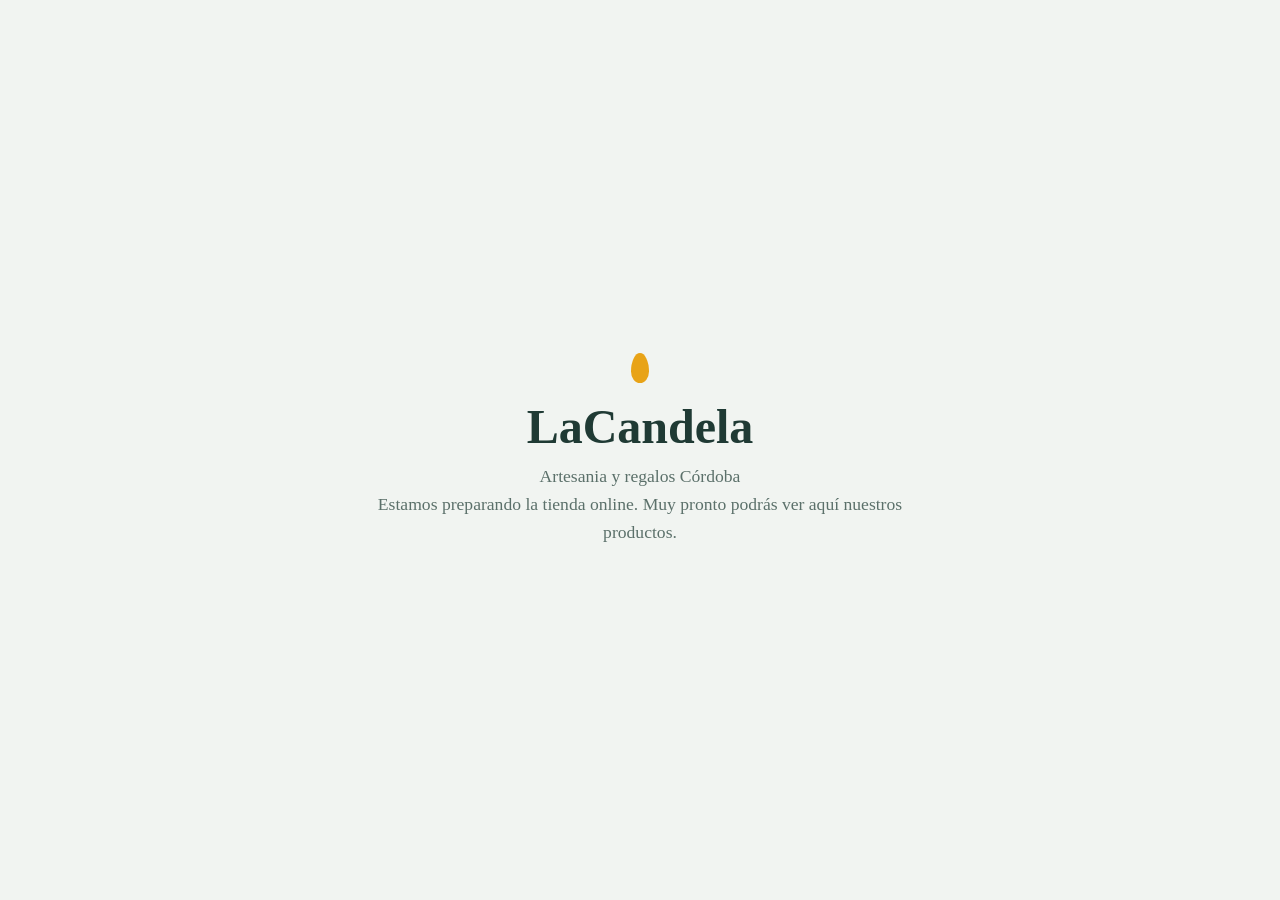
==== index.html @ 4a830c06 "Add files via upload" ====
<!DOCTYPE html>
<html lang="es">
<head>
  <meta charset="UTF-8">
  <meta name="viewport" content="width=device-width, initial-scale=1">
  <title>LaCandela - Artesania y regalos Córdoba</title>
  <style>
    :root {
      --fondo: #f1f4f1;
      --texto: #1f3a34;
      --suave: #5b706a;
      --llama: #e8a317;
    }
    @media (prefers-color-scheme: dark) {
      :root {
        --fondo: #14231f;
        --texto: #eef2ee;
        --suave: #a9bab4;
      }
    }
    * { box-sizing: border-box; }
    html, body { height: 100%; margin: 0; }
    body {
      display: flex;
      align-items: center;
      justify-content: center;
      padding: 24px;
      background: var(--fondo);
      color: var(--texto);
      font-family: Georgia, "Times New Roman", serif;
      text-align: center;
    }
    main { max-width: 34rem; }
    .llama {
      width: 18px;
      height: 30px;
      margin: 0 auto 18px;
      background: var(--llama);
      border-radius: 50% 50% 50% 50% / 62% 62% 38% 38%;
      animation: parpadeo 2.4s ease-in-out infinite;
    }
    h1 { margin: 0 0 8px; font-size: clamp(2rem, 6vw, 3rem); line-height: 1.1; }
    p { margin: 0; font-size: 1.1rem; line-height: 1.6; color: var(--suave); }
    @keyframes parpadeo {
      0%, 100% { transform: scale(1); opacity: 1; }
      50% { transform: scale(0.92, 1.06); opacity: 0.85; }
    }
    @media (prefers-reduced-motion: reduce) {
      .llama { animation: none; }
    }
  </style>
</head>
<body>
  <main>
    <div class="llama" aria-hidden="true"></div>
    <h1>LaCandela</h1>
    <p>Artesania y regalos Córdoba</p>
    <p>Estamos preparando la tienda online. Muy pronto podrás ver aquí nuestros productos.</p>
  </main>
</body>
</html>
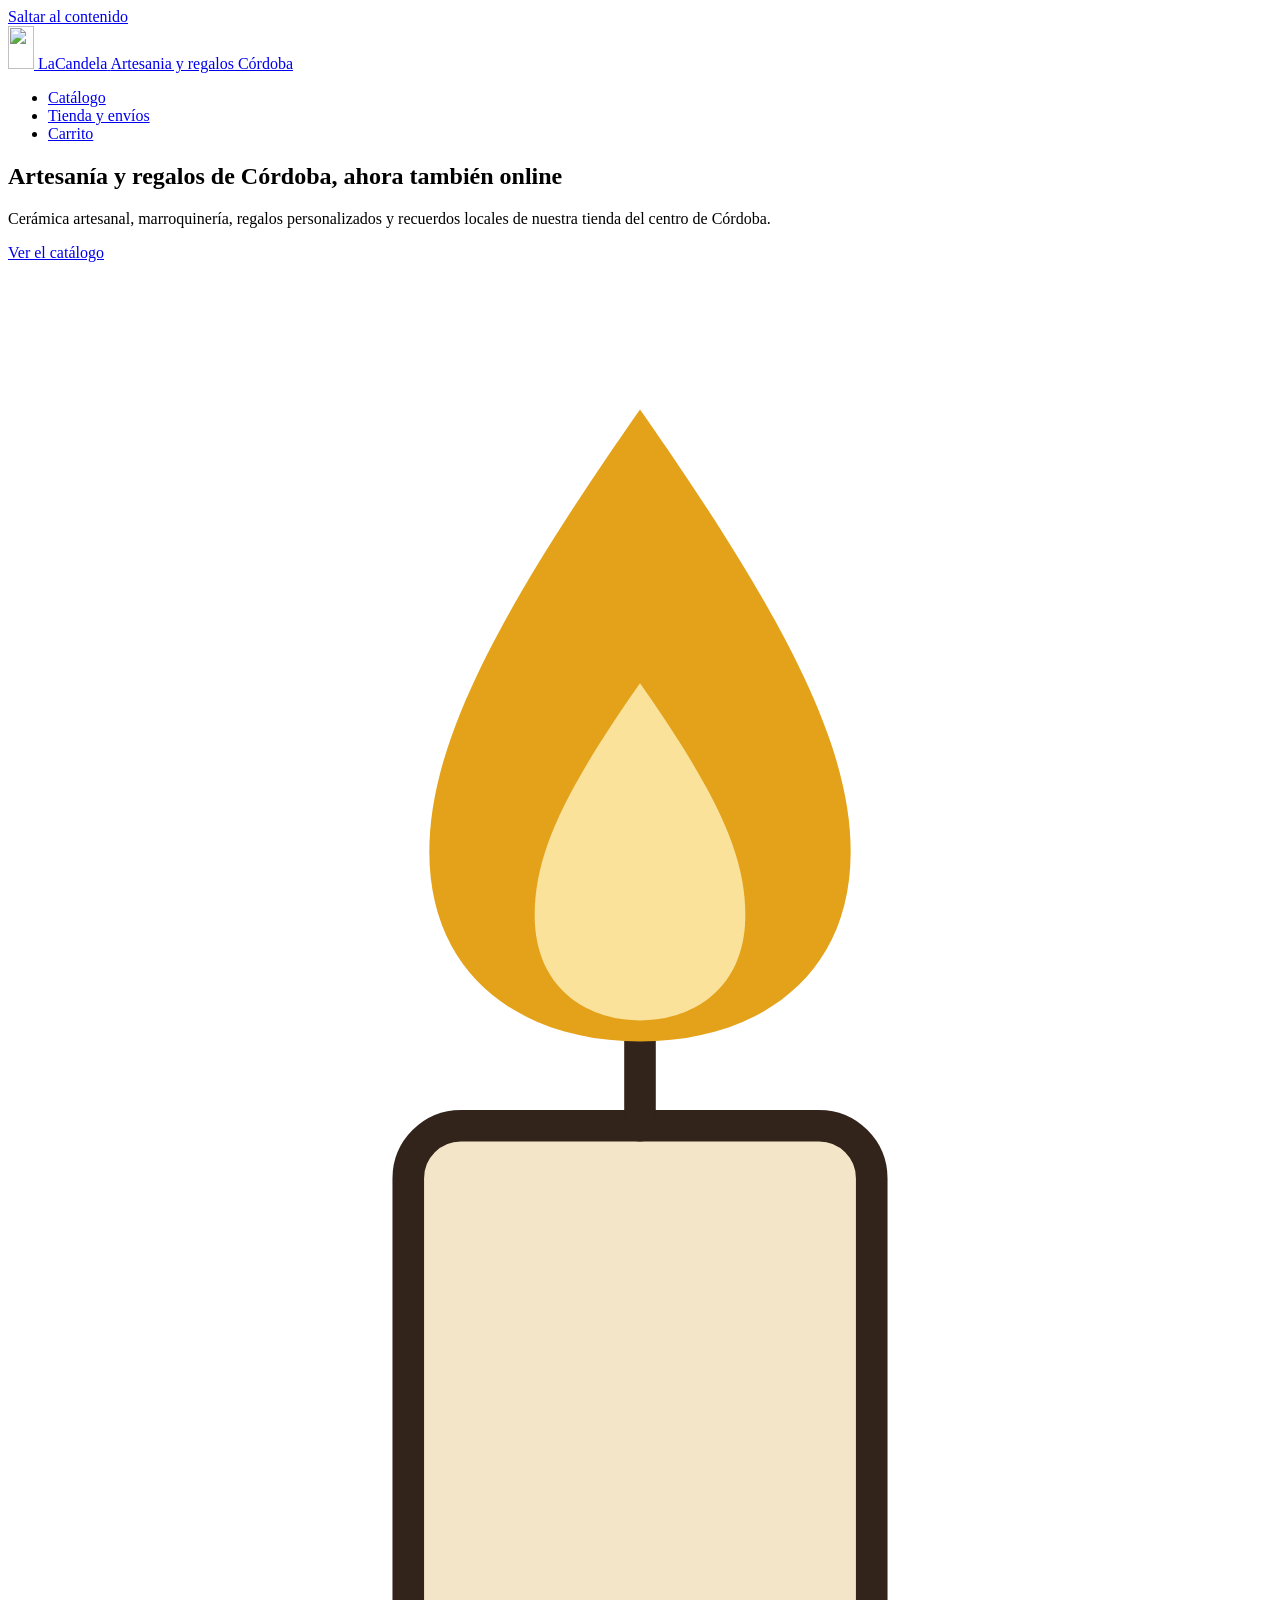
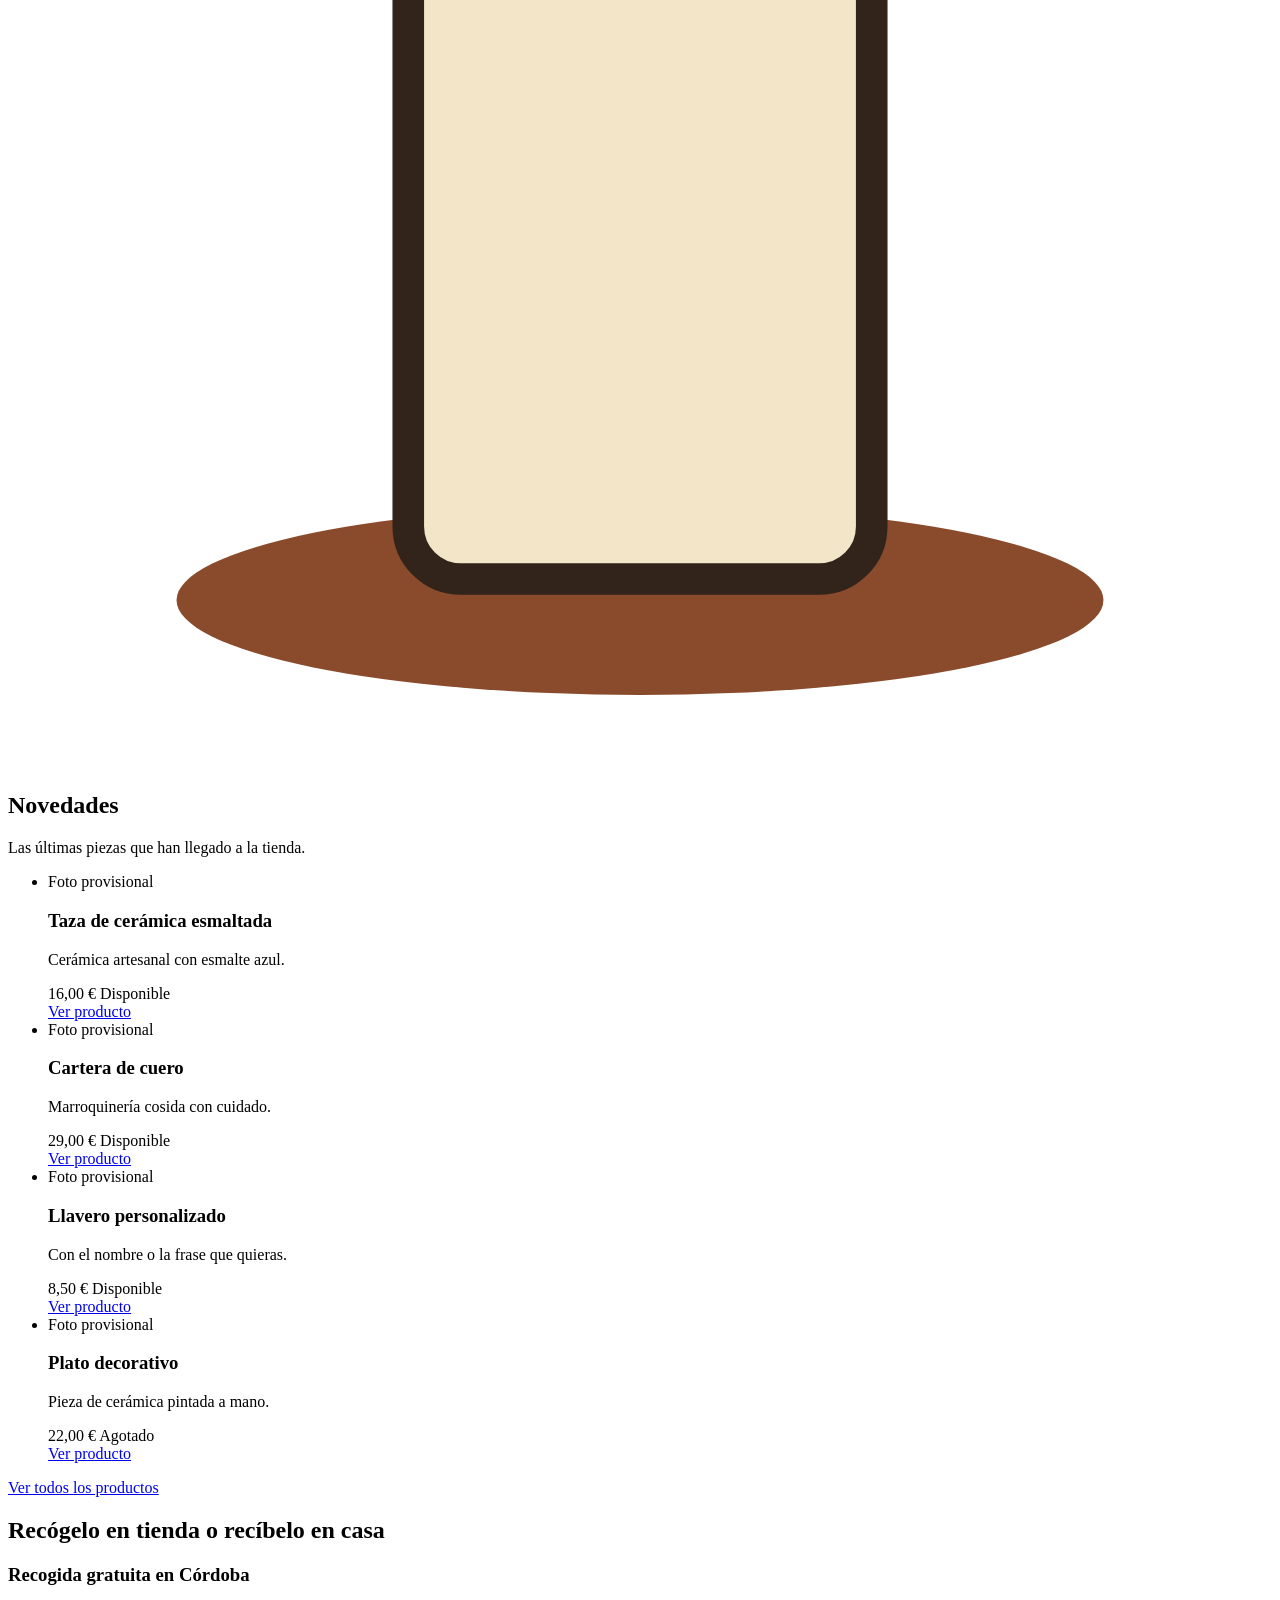
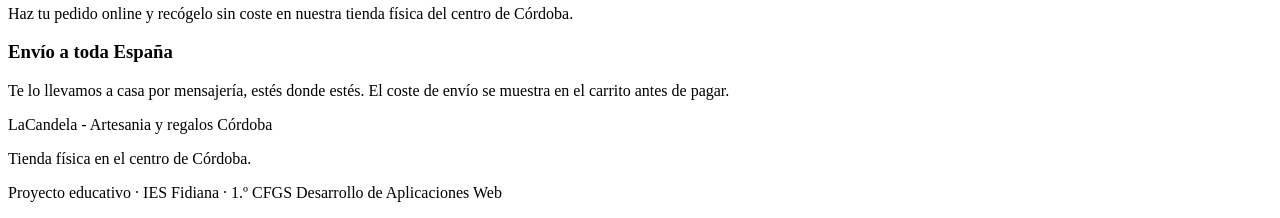
==== commit b8c0f295: "Add files via upload" ====
--- a/index.html
+++ b/index.html
@@ -4,58 +4,149 @@
   <meta charset="UTF-8">
   <meta name="viewport" content="width=device-width, initial-scale=1">
   <title>LaCandela - Artesania y regalos Córdoba</title>
-  <style>
-    :root {
-      --fondo: #f1f4f1;
-      --texto: #1f3a34;
-      --suave: #5b706a;
-      --llama: #e8a317;
-    }
-    @media (prefers-color-scheme: dark) {
-      :root {
-        --fondo: #14231f;
-        --texto: #eef2ee;
-        --suave: #a9bab4;
-      }
-    }
-    * { box-sizing: border-box; }
-    html, body { height: 100%; margin: 0; }
-    body {
-      display: flex;
-      align-items: center;
-      justify-content: center;
-      padding: 24px;
-      background: var(--fondo);
-      color: var(--texto);
-      font-family: Georgia, "Times New Roman", serif;
-      text-align: center;
-    }
-    main { max-width: 34rem; }
-    .llama {
-      width: 18px;
-      height: 30px;
-      margin: 0 auto 18px;
-      background: var(--llama);
-      border-radius: 50% 50% 50% 50% / 62% 62% 38% 38%;
-      animation: parpadeo 2.4s ease-in-out infinite;
-    }
-    h1 { margin: 0 0 8px; font-size: clamp(2rem, 6vw, 3rem); line-height: 1.1; }
-    p { margin: 0; font-size: 1.1rem; line-height: 1.6; color: var(--suave); }
-    @keyframes parpadeo {
-      0%, 100% { transform: scale(1); opacity: 1; }
-      50% { transform: scale(0.92, 1.06); opacity: 0.85; }
-    }
-    @media (prefers-reduced-motion: reduce) {
-      .llama { animation: none; }
-    }
-  </style>
+  <meta name="description" content="Cerámica artesanal, marroquinería, regalos personalizados y recuerdos locales de una tienda del centro de Córdoba, ahora también online.">
+  <link rel="icon" type="image/svg+xml" href="img/icono.svg">
+
+  <link rel="preconnect" href="https://fonts.googleapis.com">
+  <link rel="preconnect" href="https://fonts.gstatic.com" crossorigin>
+  <link href="https://fonts.googleapis.com/css2?family=Fraunces:opsz,wght@9..144,400;9..144,500;9..144,600&display=swap" rel="stylesheet">
+  <link rel="stylesheet" href="css/estilos.css">
 </head>
 <body>
-  <main>
-    <div class="llama" aria-hidden="true"></div>
-    <h1>LaCandela</h1>
-    <p>Artesania y regalos Córdoba</p>
-    <p>Estamos preparando la tienda online. Muy pronto podrás ver aquí nuestros productos.</p>
+  <a class="salto" href="#contenido">Saltar al contenido</a>
+
+  <!-- Cabecera -->
+  <header class="cabecera">
+    <div class="contenedor cabecera-interior">
+      <a class="marca" href="index.html" aria-label="LaCandela, ir al inicio">
+        <img src="img/icono.svg" alt="" width="26" height="43">
+        <span class="marca-nombre">LaCandela</span>
+        <span class="marca-lema">Artesania y regalos Córdoba</span>
+      </a>
+      <nav aria-label="Principal">
+        <ul class="menu">
+          <li><a href="catalogo.html">Catálogo</a></li>
+          <li><a href="#tienda">Tienda y envíos</a></li>
+          <li><a href="carrito.html">Carrito</a></li>
+        </ul>
+      </nav>
+    </div>
+  </header>
+
+  <main id="contenido">
+
+    <!-- Banner principal -->
+    <section class="contenedor hero" aria-labelledby="titulo-principal">
+      <div>
+        <h1 id="titulo-principal">Artesanía y regalos de Córdoba, ahora también online</h1>
+        <p>Cerámica artesanal, marroquinería, regalos personalizados y recuerdos locales de nuestra tienda del centro de Córdoba.</p>
+        <a class="boton" href="catalogo.html">Ver el catálogo</a>
+      </div>
+
+      <div class="hero-vela" aria-hidden="true">
+        <svg viewBox="0 0 120 200" xmlns="http://www.w3.org/2000/svg" focusable="false">
+          <ellipse cx="60" cy="184" rx="44" ry="9" fill="#8A4B2C"/>
+          <rect x="38" y="82" width="44" height="100" rx="5" fill="#F3E6C8" stroke="#33241B" stroke-width="3"/>
+          <line x1="60" y1="82" x2="60" y2="68" stroke="#33241B" stroke-width="3" stroke-linecap="round"/>
+          <g class="llama">
+            <path d="M60 14C74 34 80 46 80 56C80 68 71 74 60 74C49 74 40 68 40 56C40 46 46 34 60 14Z" fill="#E3A21A"/>
+            <path d="M60 40C67 50 70 56 70 62C70 69 65 72 60 72C55 72 50 69 50 62C50 56 53 50 60 40Z" fill="#FBE29A"/>
+          </g>
+        </svg>
+      </div>
+    </section>
+
+    <!-- Novedades -->
+    <section class="contenedor seccion" aria-labelledby="titulo-novedades">
+      <h2 id="titulo-novedades">Novedades</h2>
+      <p class="seccion-intro">Las últimas piezas que han llegado a la tienda.</p>
+
+      <!--
+        PRODUCTOS DE EJEMPLO.
+        En el Sprint 1 se sustituirán por los productos reales del archivo de datos (data/productos.json)
+        y los recuadros provisionales por las fotos de cada producto.
+      -->
+      <ul class="productos">
+        <li class="producto">
+          <div class="foto-provisional" role="img" aria-label="Foto del producto pendiente">Foto provisional</div>
+          <div class="producto-cuerpo">
+            <h3>Taza de cerámica esmaltada</h3>
+            <p class="producto-desc">Cerámica artesanal con esmalte azul.</p>
+            <div class="producto-datos">
+              <span class="precio">16,00 €</span>
+              <span class="estado">Disponible</span>
+            </div>
+            <a class="producto-enlace" href="producto.html?id=1">Ver producto</a>
+          </div>
+        </li>
+
+        <li class="producto">
+          <div class="foto-provisional" role="img" aria-label="Foto del producto pendiente">Foto provisional</div>
+          <div class="producto-cuerpo">
+            <h3>Cartera de cuero</h3>
+            <p class="producto-desc">Marroquinería cosida con cuidado.</p>
+            <div class="producto-datos">
+              <span class="precio">29,00 €</span>
+              <span class="estado">Disponible</span>
+            </div>
+            <a class="producto-enlace" href="producto.html?id=2">Ver producto</a>
+          </div>
+        </li>
+
+        <li class="producto">
+          <div class="foto-provisional" role="img" aria-label="Foto del producto pendiente">Foto provisional</div>
+          <div class="producto-cuerpo">
+            <h3>Llavero personalizado</h3>
+            <p class="producto-desc">Con el nombre o la frase que quieras.</p>
+            <div class="producto-datos">
+              <span class="precio">8,50 €</span>
+              <span class="estado">Disponible</span>
+            </div>
+            <a class="producto-enlace" href="producto.html?id=3">Ver producto</a>
+          </div>
+        </li>
+
+        <li class="producto">
+          <div class="foto-provisional" role="img" aria-label="Foto del producto pendiente">Foto provisional</div>
+          <div class="producto-cuerpo">
+            <h3>Plato decorativo</h3>
+            <p class="producto-desc">Pieza de cerámica pintada a mano.</p>
+            <div class="producto-datos">
+              <span class="precio">22,00 €</span>
+              <span class="estado estado-agotado">Agotado</span>
+            </div>
+            <a class="producto-enlace" href="producto.html?id=4">Ver producto</a>
+          </div>
+        </li>
+      </ul>
+
+      <p class="ver-todo"><a href="catalogo.html">Ver todos los productos</a></p>
+    </section>
+
+    <!-- Información de la tienda -->
+    <section class="informacion" id="tienda" aria-labelledby="titulo-tienda">
+      <div class="contenedor seccion">
+        <h2 id="titulo-tienda">Recógelo en tienda o recíbelo en casa</h2>
+        <div class="informacion-lista">
+          <div>
+            <h3>Recogida gratuita en Córdoba</h3>
+            <p>Haz tu pedido online y recógelo sin coste en nuestra tienda física del centro de Córdoba.</p>
+          </div>
+          <div>
+            <h3>Envío a toda España</h3>
+            <p>Te lo llevamos a casa por mensajería, estés donde estés. El coste de envío se muestra en el carrito antes de pagar.</p>
+          </div>
+        </div>
+      </div>
+    </section>
+
   </main>
+
+  <!-- Pie de página -->
+  <footer class="contenedor pie">
+    <p class="pie-nombre">LaCandela - Artesania y regalos Córdoba</p>
+    <p>Tienda física en el centro de Córdoba.</p>
+    <p>Proyecto educativo · IES Fidiana · 1.º CFGS Desarrollo de Aplicaciones Web</p>
+  </footer>
 </body>
 </html>
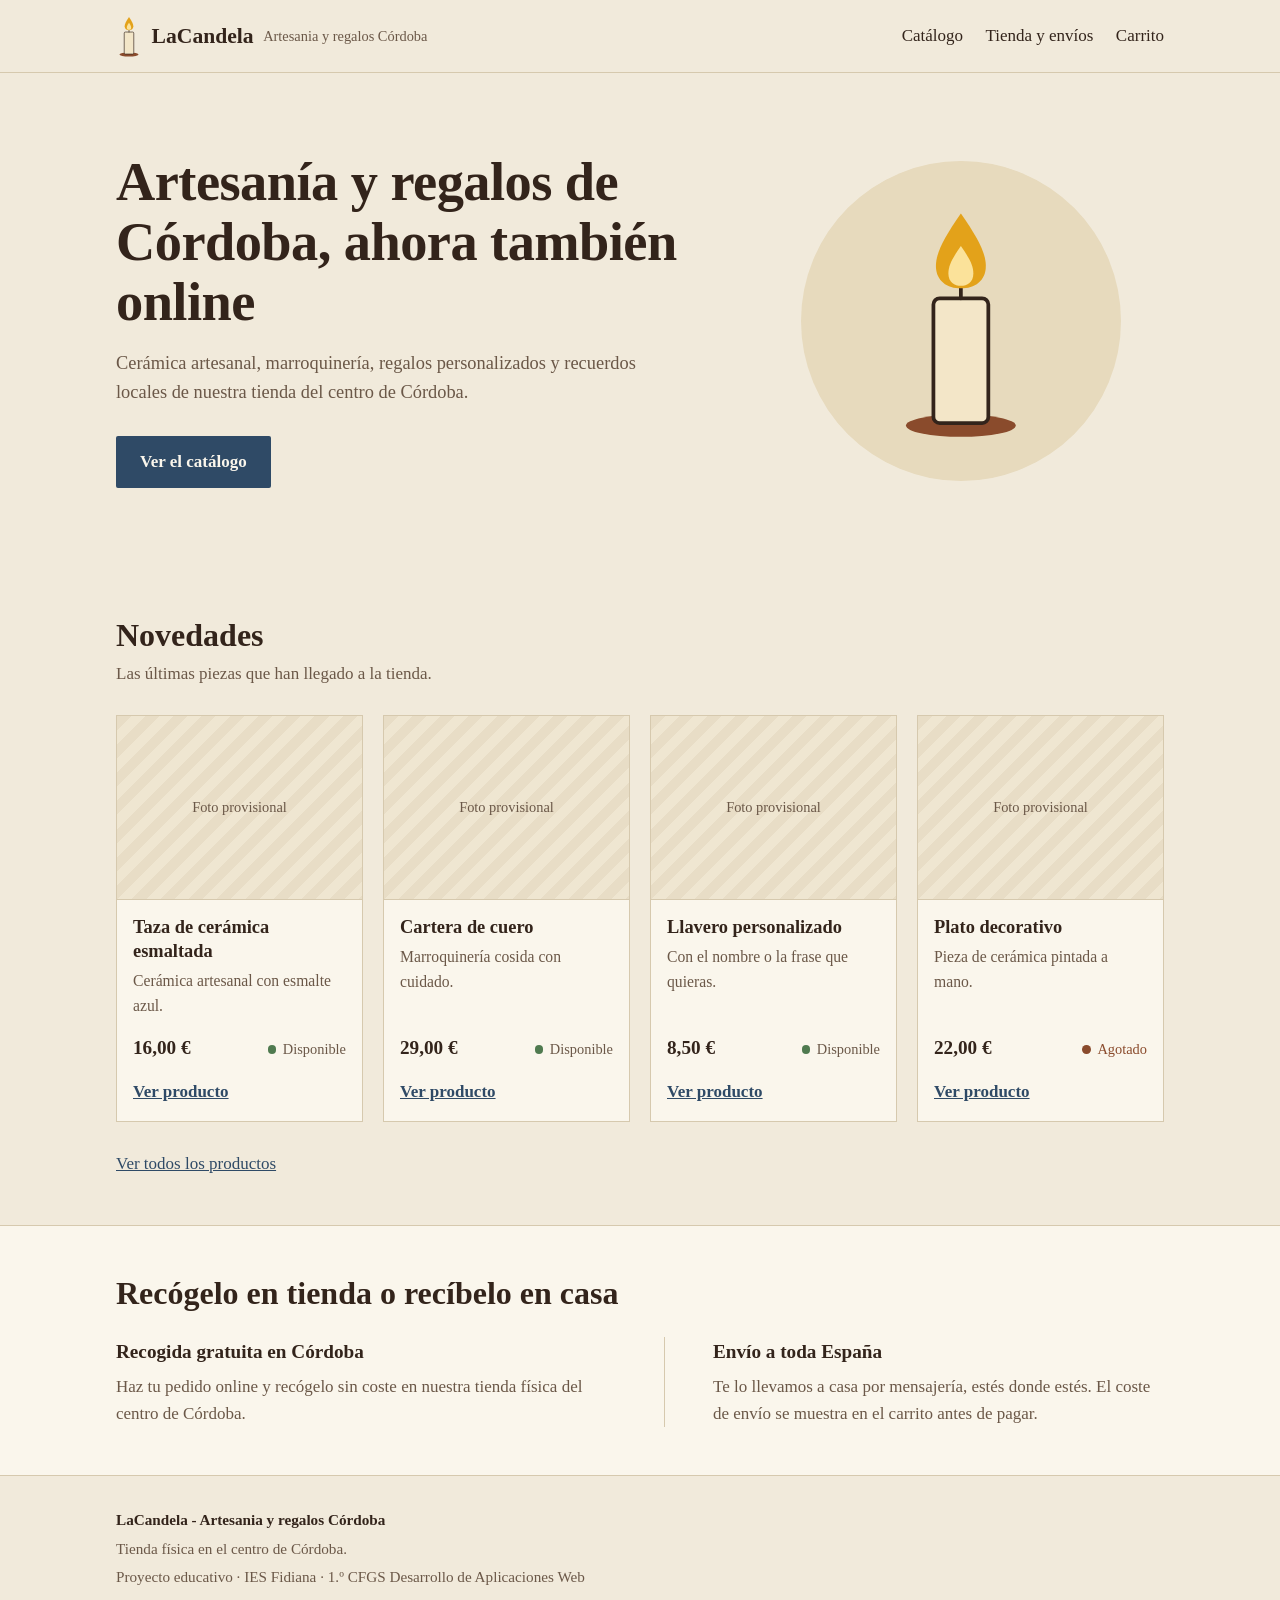
==== commit d104b899: "Add files via upload" ====
--- a/index.html
+++ b/index.html
@@ -27,7 +27,7 @@
         <ul class="menu">
           <li><a href="catalogo.html">Catálogo</a></li>
           <li><a href="#tienda">Tienda y envíos</a></li>
-          <li><a href="carrito.html">Carrito</a></li>
+          <li><a href="carrito.html" id="enlace-carrito">Carrito<span class="carrito-contador" id="carrito-contador" hidden>0</span></a></li>
         </ul>
       </nav>
     </div>
@@ -148,5 +148,6 @@
     <p>Tienda física en el centro de Córdoba.</p>
     <p>Proyecto educativo · IES Fidiana · 1.º CFGS Desarrollo de Aplicaciones Web</p>
   </footer>
+  <script src="js/carrito.js"></script>
 </body>
 </html>
--- a/css/estilos.css
+++ b/css/estilos.css
@@ -0,0 +1,506 @@
+/* LaCandela - Artesania y regalos Córdoba · estilos generales */
+
+:root {
+  --cal: #f1eadb;        /* muro encalado */
+  --papel: #faf6ec;
+  --tinta: #33241b;      /* texto */
+  --suave: #6b5848;      /* texto secundario */
+  --barro: #8a4b2c;
+  --llama: #e3a21a;
+  --anil: #2f4a66;       /* azul de patio cordobés: botones y enlaces */
+  --anil-osc: #223850;
+  --borde: #d6c9ae;
+  --ancho: 68rem;
+}
+
+* { box-sizing: border-box; }
+
+html { scroll-behavior: smooth; }
+
+body {
+  margin: 0;
+  background: var(--cal);
+  color: var(--tinta);
+  font-family: "Fraunces", Georgia, "Times New Roman", serif;
+  font-size: 1.0625rem;
+  line-height: 1.6;
+}
+
+img { max-width: 100%; }
+
+a { color: var(--anil); }
+
+:focus-visible {
+  outline: 3px solid var(--anil);
+  outline-offset: 3px;
+}
+
+.contenedor {
+  max-width: var(--ancho);
+  margin: 0 auto;
+  padding: 0 1.25rem;
+}
+
+.salto {
+  position: absolute;
+  left: -999px;
+  top: 0;
+  background: var(--papel);
+  padding: 0.5rem 1rem;
+  z-index: 10;
+}
+.salto:focus { left: 0.5rem; top: 0.5rem; }
+
+/* ---------- Cabecera ---------- */
+.cabecera { border-bottom: 1px solid var(--borde); }
+
+.cabecera-interior {
+  display: flex;
+  flex-wrap: wrap;
+  align-items: center;
+  justify-content: space-between;
+  gap: 0.75rem 1.5rem;
+  padding-top: 0.9rem;
+  padding-bottom: 0.9rem;
+}
+
+.marca {
+  display: flex;
+  align-items: center;
+  gap: 0.6rem;
+  color: var(--tinta);
+  text-decoration: none;
+}
+.marca img { width: 26px; height: auto; }
+.marca-nombre { font-size: 1.35rem; font-weight: 600; }
+.marca-lema { display: none; font-size: 0.9rem; color: var(--suave); }
+
+.menu {
+  display: flex;
+  gap: 1.4rem;
+  margin: 0;
+  padding: 0;
+  list-style: none;
+}
+.menu a { color: var(--tinta); text-decoration: none; font-weight: 500; }
+.menu a:hover { text-decoration: underline; text-underline-offset: 4px; }
+
+@media (min-width: 40rem) {
+  .marca-lema { display: inline; }
+}
+
+/* ---------- Portada (banner) ---------- */
+.hero {
+  display: grid;
+  gap: 2rem;
+  align-items: center;
+  padding-top: 3rem;
+  padding-bottom: 3rem;
+}
+
+.hero h1 {
+  margin: 0 0 1rem;
+  font-size: clamp(2.1rem, 5vw, 3.4rem);
+  font-weight: 600;
+  line-height: 1.1;
+  letter-spacing: -0.01em;
+}
+
+.hero p {
+  max-width: 34rem;
+  margin: 0 0 1.75rem;
+  color: var(--suave);
+  font-size: 1.15rem;
+}
+
+.boton {
+  display: inline-block;
+  padding: 0.8rem 1.5rem;
+  background: var(--anil);
+  color: var(--papel);
+  font-weight: 600;
+  text-decoration: none;
+  border-radius: 2px;
+}
+.boton:hover { background: var(--anil-osc); }
+
+.hero-vela {
+  display: grid;
+  place-items: center;
+  width: min(100%, 20rem);
+  aspect-ratio: 1;
+  margin: 0 auto;
+  background: #e7dabd;
+  border-radius: 50%;
+}
+.hero-vela svg { height: 78%; width: auto; }
+
+.llama {
+  transform-box: fill-box;
+  transform-origin: 50% 100%;
+  animation: parpadeo 2.6s ease-in-out infinite;
+}
+@keyframes parpadeo {
+  0%, 100% { transform: scale(1, 1); }
+  50% { transform: scale(0.93, 1.07); }
+}
+
+@media (min-width: 48rem) {
+  .hero {
+    grid-template-columns: 1.2fr 0.8fr;
+    padding-top: 5rem;
+    padding-bottom: 5rem;
+  }
+}
+
+/* ---------- Secciones ---------- */
+.seccion { padding-top: 3rem; padding-bottom: 3rem; }
+
+.seccion h2 {
+  margin: 0 0 0.35rem;
+  font-size: clamp(1.5rem, 3.5vw, 2rem);
+  font-weight: 600;
+  line-height: 1.2;
+}
+
+.seccion-intro { margin: 0 0 1.75rem; color: var(--suave); }
+
+/* ---------- Novedades ---------- */
+.productos {
+  display: grid;
+  grid-template-columns: repeat(auto-fill, minmax(14rem, 1fr));
+  gap: 1.25rem;
+  margin: 0;
+  padding: 0;
+  list-style: none;
+}
+
+.producto {
+  display: flex;
+  flex-direction: column;
+  height: 100%;
+  background: var(--papel);
+  border: 1px solid var(--borde);
+}
+
+.foto-provisional {
+  display: grid;
+  place-items: center;
+  aspect-ratio: 4 / 3;
+  background: repeating-linear-gradient(135deg, #e8ddc6 0 10px, #efe6d1 10px 20px);
+  border-bottom: 1px solid var(--borde);
+  color: var(--suave);
+  font-size: 0.9rem;
+}
+
+.producto-cuerpo {
+  display: flex;
+  flex: 1;
+  flex-direction: column;
+  padding: 1rem;
+}
+
+.producto h3 { margin: 0 0 0.25rem; font-size: 1.15rem; font-weight: 600; line-height: 1.3; }
+.producto-desc { margin: 0 0 0.9rem; color: var(--suave); font-size: 0.98rem; }
+
+.producto-datos {
+  display: flex;
+  align-items: baseline;
+  justify-content: space-between;
+  margin-top: auto;
+  margin-bottom: 0.9rem;
+}
+
+.precio { font-size: 1.2rem; font-weight: 600; }
+
+.estado { font-size: 0.9rem; color: var(--suave); }
+.estado::before {
+  content: "";
+  display: inline-block;
+  width: 0.55rem;
+  height: 0.55rem;
+  margin-right: 0.4rem;
+  border-radius: 50%;
+  background: #4f7a4f;
+}
+.estado-agotado { color: var(--barro); }
+.estado-agotado::before { background: var(--barro); }
+
+.producto-enlace { font-weight: 600; }
+
+.ver-todo { margin: 1.75rem 0 0; }
+
+/* ---------- Información de la tienda ---------- */
+.informacion {
+  background: var(--papel);
+  border-top: 1px solid var(--borde);
+  border-bottom: 1px solid var(--borde);
+}
+
+.informacion-lista { display: grid; gap: 1.75rem; margin-top: 1.5rem; }
+
+.informacion-lista h3 { margin: 0 0 0.35rem; font-size: 1.2rem; font-weight: 600; }
+.informacion-lista p { margin: 0; color: var(--suave); }
+
+@media (min-width: 48rem) {
+  .informacion-lista { grid-template-columns: 1fr 1fr; gap: 3rem; }
+  .informacion-lista > div + div {
+    padding-left: 3rem;
+    border-left: 1px solid var(--borde);
+  }
+}
+
+/* ---------- Pie ---------- */
+.pie { padding-top: 2rem; padding-bottom: 2.5rem; color: var(--suave); font-size: 0.95rem; }
+.pie p { margin: 0 0 0.25rem; }
+.pie-nombre { color: var(--tinta); font-weight: 600; }
+
+@media (prefers-reduced-motion: reduce) {
+  html { scroll-behavior: auto; }
+  .llama { animation: none; }
+}
+
+/* ---------- Catálogo ---------- */
+.titulo-pagina {
+  margin: 0 0 0.35rem;
+  font-size: clamp(2rem, 5vw, 2.8rem);
+  font-weight: 600;
+  line-height: 1.15;
+}
+
+.menu a[aria-current="page"] {
+  text-decoration: underline;
+  text-underline-offset: 4px;
+}
+
+.filtros {
+  display: flex;
+  flex-wrap: wrap;
+  align-items: center;
+  gap: 0.6rem 1rem;
+  margin: 0 0 0.75rem;
+}
+.filtros label { font-weight: 600; }
+.filtros select {
+  min-width: 14rem;
+  padding: 0.55rem 0.8rem;
+  background: var(--papel);
+  color: var(--tinta);
+  border: 1px solid var(--suave);
+  border-radius: 2px;
+  font: inherit;
+}
+
+.resultado { margin: 0 0 1.25rem; color: var(--suave); }
+
+.producto-foto {
+  display: block;
+  width: 100%;
+  aspect-ratio: 4 / 3;
+  object-fit: cover;
+  border-bottom: 1px solid var(--borde);
+}
+
+/* Producto agotado: imagen y texto más apagados, pero la etiqueta se lee bien */
+.producto-agotado .foto-provisional,
+.producto-agotado .producto-foto { opacity: 0.5; filter: grayscale(0.6); }
+.producto-agotado h3,
+.producto-agotado .precio { color: var(--suave); }
+
+.mensaje {
+  grid-column: 1 / -1;
+  margin: 0;
+  padding: 1rem 1.25rem;
+  background: var(--papel);
+  border: 1px solid var(--borde);
+}
+
+/* ---------- Utilidades ---------- */
+[hidden] { display: none !important; }
+
+button.boton {
+  border: 0;
+  font: inherit;
+  font-weight: 600;
+  cursor: pointer;
+}
+.boton[disabled],
+.boton[disabled]:hover {
+  background: var(--suave);
+  opacity: 0.55;
+  cursor: not-allowed;
+}
+
+.carrito-contador {
+  display: inline-block;
+  min-width: 1.5em;
+  margin-left: 0.4rem;
+  padding: 0 0.4em;
+  background: var(--anil);
+  color: var(--papel);
+  border-radius: 1em;
+  font-size: 0.8rem;
+  line-height: 1.5;
+  text-align: center;
+  text-decoration: none;
+}
+
+.enlace-boton {
+  padding: 0;
+  border: 0;
+  background: none;
+  color: var(--anil);
+  font: inherit;
+  text-decoration: underline;
+  cursor: pointer;
+}
+
+/* ---------- Ficha de producto ---------- */
+.volver { margin: 0 0 1.25rem; }
+
+.ficha { max-width: 42rem; }
+
+.galeria-principal {
+  background: var(--papel);
+  border: 1px solid var(--borde);
+}
+.ficha-foto {
+  display: block;
+  width: 100%;
+  aspect-ratio: 4 / 3;
+  object-fit: cover;
+}
+.foto-grande { border-bottom: 0; font-size: 1.1rem; }
+
+.galeria-miniaturas { display: flex; gap: 0.6rem; margin-top: 0.6rem; }
+.miniatura {
+  width: 5rem;
+  aspect-ratio: 4 / 3;
+  padding: 0;
+  overflow: hidden;
+  background: var(--papel);
+  color: var(--suave);
+  border: 2px solid var(--borde);
+  font: inherit;
+  cursor: pointer;
+}
+.miniatura img { display: block; width: 100%; height: 100%; object-fit: cover; }
+.miniatura[aria-pressed="true"] { border-color: var(--anil); color: var(--tinta); font-weight: 600; }
+
+.ficha-info { margin-top: 1.5rem; }
+.ficha-categoria { margin: 0 0 0.25rem; color: var(--suave); font-size: 0.95rem; }
+.ficha-info h1 {
+  margin: 0 0 0.75rem;
+  font-size: clamp(1.8rem, 4vw, 2.4rem);
+  font-weight: 600;
+  line-height: 1.15;
+}
+.ficha-datos { display: flex; align-items: baseline; gap: 1rem; margin-bottom: 1rem; }
+.precio-grande { font-size: 1.6rem; }
+.ficha-descripcion { max-width: 36rem; margin: 0 0 1.5rem; }
+.ficha-aviso { min-height: 1.6em; margin: 1rem 0 0; }
+
+/* ---------- Carrito ---------- */
+.carrito-layout { display: grid; gap: 2rem; }
+@media (min-width: 56rem) {
+  .carrito-layout { grid-template-columns: 1fr 22rem; align-items: start; }
+}
+
+.carrito-lineas { margin: 0; padding: 0; list-style: none; border-top: 1px solid var(--borde); }
+.linea {
+  display: grid;
+  grid-template-columns: 5.5rem 1fr;
+  gap: 0.5rem 1rem;
+  padding: 1rem 0;
+  border-bottom: 1px solid var(--borde);
+}
+.linea-foto { width: 5.5rem; aspect-ratio: 4 / 3; object-fit: cover; border: 1px solid var(--borde); }
+.foto-mini { width: 5.5rem; font-size: 0.75rem; border: 1px solid var(--borde); }
+.linea-info h3 { margin: 0 0 0.15rem; font-size: 1.05rem; font-weight: 600; line-height: 1.3; }
+.linea-info a { color: var(--tinta); }
+.linea-unitario { margin: 0; color: var(--suave); font-size: 0.95rem; }
+.linea-controles {
+  grid-column: 2;
+  display: flex;
+  flex-wrap: wrap;
+  align-items: center;
+  gap: 0.5rem 1.25rem;
+}
+.cantidad { display: inline-flex; align-items: center; border: 1px solid var(--suave); }
+.cantidad button {
+  width: 2.4rem;
+  height: 2.4rem;
+  border: 0;
+  background: var(--papel);
+  color: var(--tinta);
+  font: inherit;
+  font-size: 1.2rem;
+  cursor: pointer;
+}
+.cantidad button:disabled { opacity: 0.35; cursor: not-allowed; }
+.cantidad-valor { min-width: 2.2rem; text-align: center; font-weight: 600; }
+.linea-total { margin-left: auto; font-weight: 600; }
+
+/* ---------- Panel de resumen, entrega y totales ---------- */
+.panel { padding: 1.25rem; background: var(--papel); border: 1px solid var(--borde); }
+.panel h2 { margin: 0 0 1rem; font-size: 1.25rem; font-weight: 600; }
+
+.entrega { margin: 0 0 1.25rem; padding: 0; border: 0; }
+.entrega legend { margin-bottom: 0.5rem; padding: 0; font-weight: 600; }
+.opcion {
+  display: flex;
+  align-items: flex-start;
+  gap: 0.7rem;
+  margin-bottom: 0.5rem;
+  padding: 0.7rem 0.8rem;
+  border: 1px solid var(--borde);
+  cursor: pointer;
+}
+.opcion input { margin-top: 0.35rem; accent-color: var(--anil); }
+.opcion:has(input:checked) { border-color: var(--anil); background: #fff; }
+
+.totales { margin: 0 0 1.25rem; }
+.totales > div { display: flex; justify-content: space-between; gap: 1rem; padding: 0.3rem 0; }
+.totales dt { color: var(--suave); }
+.totales dd { margin: 0; font-weight: 600; text-align: right; }
+.totales .total-final { margin-top: 0.4rem; padding-top: 0.7rem; border-top: 1px solid var(--borde); font-size: 1.2rem; }
+.totales .total-final dt { color: var(--tinta); font-weight: 600; }
+
+.boton-ancho { display: block; width: 100%; text-align: center; }
+
+/* ---------- Finalizar pedido ---------- */
+.checkout { display: grid; gap: 2rem; max-width: 42rem; }
+.resumen-lineas { margin: 0 0 1rem; padding: 0; list-style: none; }
+.resumen-lineas li {
+  display: flex;
+  justify-content: space-between;
+  gap: 1rem;
+  padding: 0.4rem 0;
+  border-bottom: 1px solid var(--borde);
+}
+.resumen-entrega { margin: 0 0 1rem; }
+
+.formulario fieldset { margin: 0 0 1.75rem; padding: 0; border: 0; }
+.formulario legend { margin-bottom: 0.75rem; padding: 0; font-size: 1.25rem; font-weight: 600; }
+.campo { margin-bottom: 1rem; }
+.campo label { display: block; margin-bottom: 0.3rem; font-weight: 600; }
+.campo input {
+  width: 100%;
+  padding: 0.6rem 0.8rem;
+  background: var(--papel);
+  color: var(--tinta);
+  border: 1px solid var(--suave);
+  border-radius: 2px;
+  font: inherit;
+}
+.ayuda { margin: 0.3rem 0 0; color: var(--suave); font-size: 0.95rem; }
+
+.aviso-prototipo {
+  margin: 0 0 1.5rem;
+  padding: 0.8rem 1rem;
+  background: var(--papel);
+  border-left: 4px solid var(--llama);
+}
+
+.confirmacion { max-width: 42rem; }
+.confirmacion h2:focus { outline: none; }
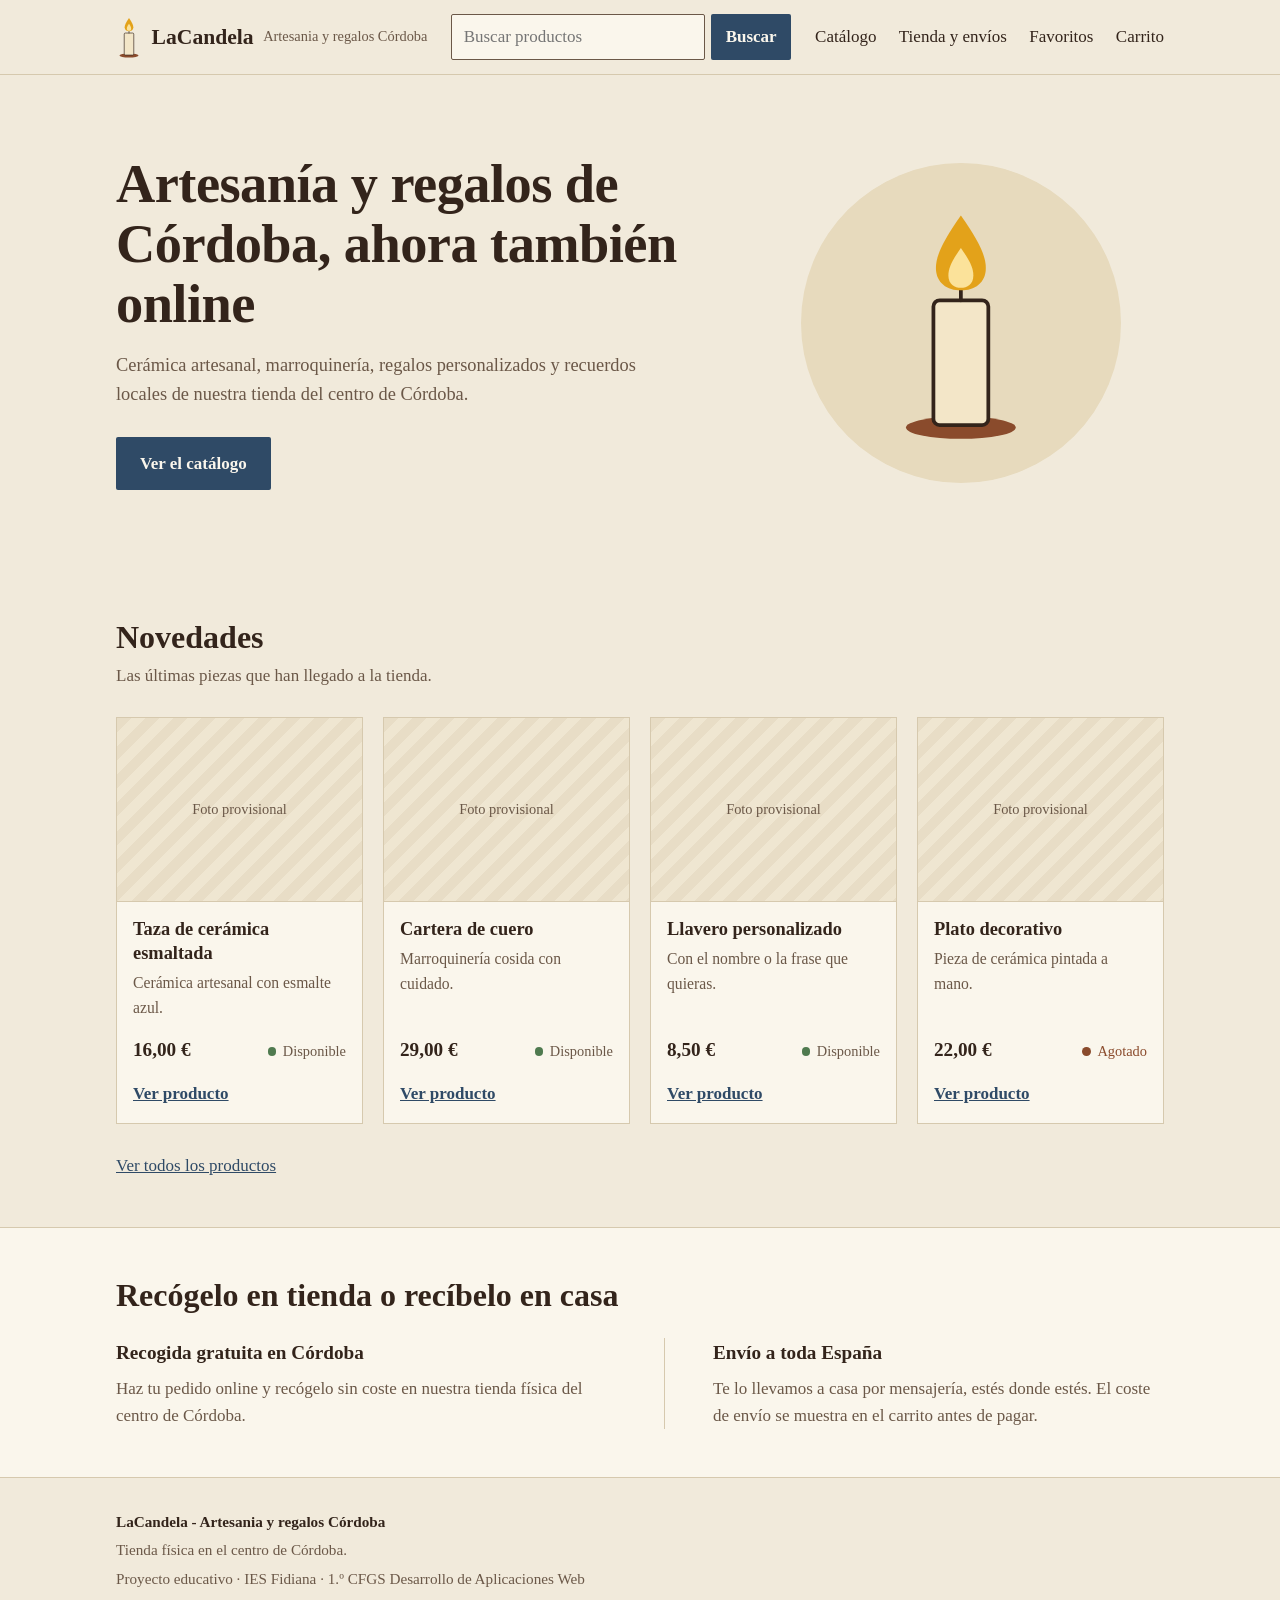
==== commit 20b615d4: "Add files via upload" ====
--- a/index.html
+++ b/index.html
@@ -23,10 +23,16 @@
         <span class="marca-nombre">LaCandela</span>
         <span class="marca-lema">Artesania y regalos Córdoba</span>
       </a>
+      <form class="buscador" role="search" action="catalogo.html" method="get">
+        <label class="sr-only" for="buscar">Buscar productos</label>
+        <input id="buscar" name="q" type="search" placeholder="Buscar productos" autocomplete="off">
+        <button type="submit">Buscar</button>
+      </form>
       <nav aria-label="Principal">
         <ul class="menu">
           <li><a href="catalogo.html">Catálogo</a></li>
-          <li><a href="#tienda">Tienda y envíos</a></li>
+          <li><a href="index.html#tienda">Tienda y envíos</a></li>
+          <li><a href="favoritos.html" id="enlace-favoritos">Favoritos<span class="carrito-contador" id="favoritos-contador" hidden>0</span></a></li>
           <li><a href="carrito.html" id="enlace-carrito">Carrito<span class="carrito-contador" id="carrito-contador" hidden>0</span></a></li>
         </ul>
       </nav>
@@ -149,5 +155,6 @@
     <p>Proyecto educativo · IES Fidiana · 1.º CFGS Desarrollo de Aplicaciones Web</p>
   </footer>
   <script src="js/carrito.js"></script>
+  <script src="js/tienda.js"></script>
 </body>
 </html>
--- a/css/estilos.css
+++ b/css/estilos.css
@@ -504,3 +504,113 @@
 
 .confirmacion { max-width: 42rem; }
 .confirmacion h2:focus { outline: none; }
+
+/* ---------- Buscador en la cabecera ---------- */
+.sr-only {
+  position: absolute;
+  width: 1px;
+  height: 1px;
+  margin: -1px;
+  padding: 0;
+  overflow: hidden;
+  clip: rect(0, 0, 0, 0);
+  white-space: nowrap;
+  border: 0;
+}
+
+.buscador { display: flex; flex: 1 1 15rem; gap: 0.4rem; max-width: 24rem; }
+.buscador input {
+  flex: 1;
+  min-width: 0;
+  padding: 0.5rem 0.7rem;
+  background: var(--papel);
+  color: var(--tinta);
+  border: 1px solid var(--suave);
+  border-radius: 2px;
+  font: inherit;
+}
+.buscador button {
+  padding: 0.5rem 0.9rem;
+  background: var(--anil);
+  color: var(--papel);
+  border: 0;
+  border-radius: 2px;
+  font: inherit;
+  font-weight: 600;
+  cursor: pointer;
+}
+.buscador button:hover { background: var(--anil-osc); }
+
+/* ---------- Favoritos (corazón) y estrellas ---------- */
+.producto-imagen { position: relative; }
+
+.corazon {
+  position: absolute;
+  top: 0.6rem;
+  right: 0.6rem;
+  display: grid;
+  place-items: center;
+  width: 2.5rem;
+  height: 2.5rem;
+  padding: 0;
+  background: var(--papel);
+  color: var(--tinta);
+  border: 1px solid var(--suave);
+  border-radius: 50%;
+  font-size: 1.3rem;
+  line-height: 1;
+  cursor: pointer;
+}
+.corazon:hover { background: #fff; }
+.corazon.activo { color: var(--barro); }
+
+.estrellas-iconos { color: var(--barro); letter-spacing: 0.05em; }
+.producto-valoracion { margin: 0 0 0.4rem; color: var(--suave); font-size: 0.9rem; }
+.ficha-valoracion { margin: 0 0 0.75rem; color: var(--suave); }
+
+.ficha-acciones { display: flex; flex-wrap: wrap; gap: 0.75rem; }
+button.boton.boton-secundario {
+  background: transparent;
+  color: var(--anil);
+  border: 2px solid var(--anil);
+}
+button.boton.boton-secundario:hover { background: var(--papel); }
+
+/* ---------- Reseñas ---------- */
+.resenas { margin-top: 2.5rem; padding-top: 1.75rem; border-top: 1px solid var(--borde); }
+.resenas h2 { margin: 0 0 0.5rem; font-size: 1.5rem; font-weight: 600; }
+.resenas h2:focus { outline: none; }
+
+.lista-resenas { margin: 1rem 0 1.75rem; padding: 0; list-style: none; border-top: 1px solid var(--borde); }
+.resena { padding: 1rem 0; border-bottom: 1px solid var(--borde); }
+.resena-cabecera { display: flex; flex-wrap: wrap; align-items: baseline; gap: 0.25rem 0.75rem; margin-bottom: 0.3rem; }
+.resena-fecha { color: var(--suave); font-size: 0.9rem; }
+.resena p { margin: 0; }
+.resena .resena-local { margin-top: 0.3rem; color: var(--suave); font-size: 0.9rem; }
+
+.form-resena h3 { margin: 0 0 1rem; font-size: 1.2rem; font-weight: 600; }
+.campo textarea {
+  width: 100%;
+  padding: 0.6rem 0.8rem;
+  background: var(--papel);
+  color: var(--tinta);
+  border: 1px solid var(--suave);
+  border-radius: 2px;
+  font: inherit;
+  resize: vertical;
+}
+.estrellas-campo { margin: 0 0 1rem; padding: 0; border: 0; }
+.estrellas-campo legend { margin-bottom: 0.4rem; padding: 0; font-size: 1rem; font-weight: 600; }
+.estrellas-opciones { display: flex; flex-wrap: wrap; gap: 0.5rem; }
+.estrellas-opciones label {
+  display: inline-flex;
+  align-items: center;
+  gap: 0.35rem;
+  padding: 0.4rem 0.75rem;
+  border: 1px solid var(--suave);
+  cursor: pointer;
+}
+.estrellas-opciones input { accent-color: var(--anil); }
+.estrellas-opciones label:has(input:checked) { border-color: var(--anil); background: #fff; }
+
+.aviso-envio { margin: -0.5rem 0 1rem; font-weight: 600; }
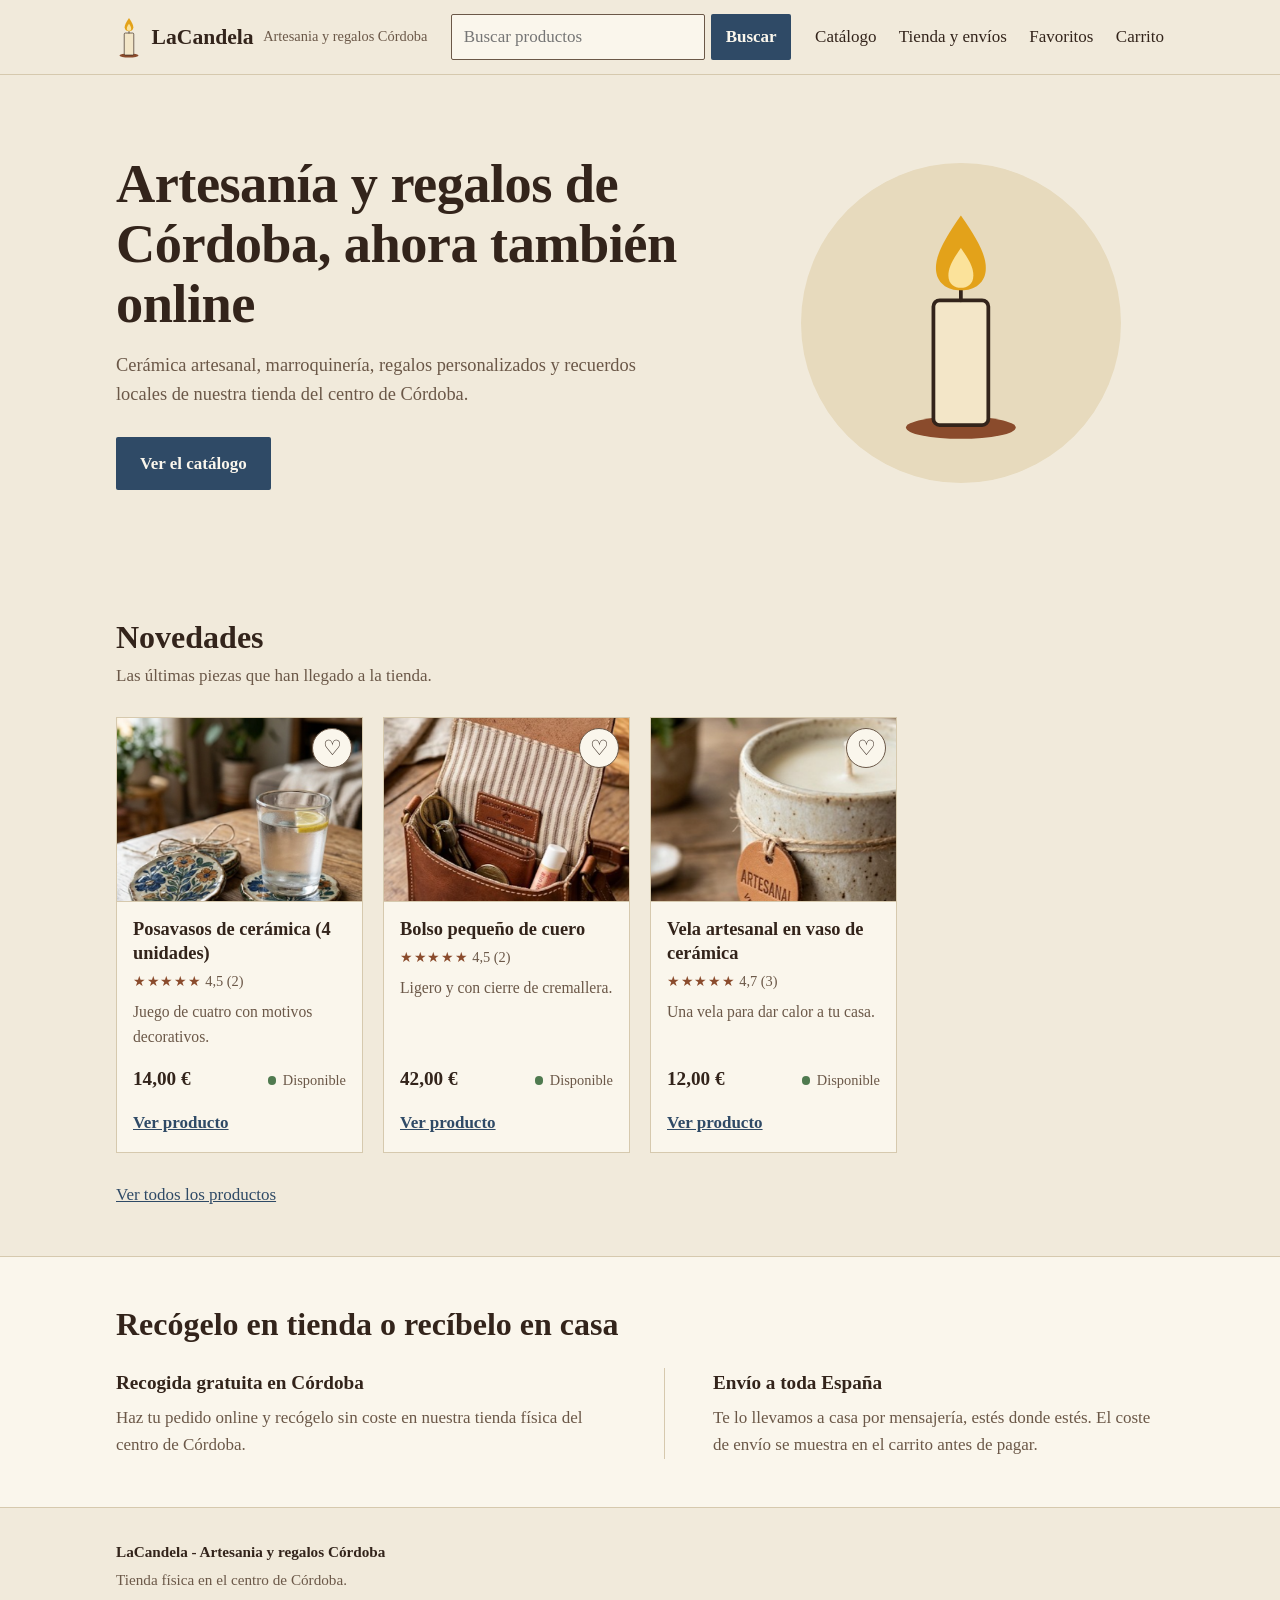
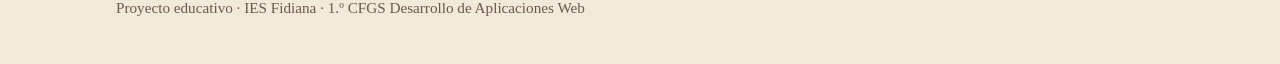
==== commit 88093867: "Add files via upload" ====
--- a/index.html
+++ b/index.html
@@ -67,63 +67,9 @@
       <h2 id="titulo-novedades">Novedades</h2>
       <p class="seccion-intro">Las últimas piezas que han llegado a la tienda.</p>
 
-      <!--
-        PRODUCTOS DE EJEMPLO.
-        En el Sprint 1 se sustituirán por los productos reales del archivo de datos (data/productos.json)
-        y los recuadros provisionales por las fotos de cada producto.
-      -->
-      <ul class="productos">
-        <li class="producto">
-          <div class="foto-provisional" role="img" aria-label="Foto del producto pendiente">Foto provisional</div>
-          <div class="producto-cuerpo">
-            <h3>Taza de cerámica esmaltada</h3>
-            <p class="producto-desc">Cerámica artesanal con esmalte azul.</p>
-            <div class="producto-datos">
-              <span class="precio">16,00 €</span>
-              <span class="estado">Disponible</span>
-            </div>
-            <a class="producto-enlace" href="producto.html?id=1">Ver producto</a>
-          </div>
-        </li>
-
-        <li class="producto">
-          <div class="foto-provisional" role="img" aria-label="Foto del producto pendiente">Foto provisional</div>
-          <div class="producto-cuerpo">
-            <h3>Cartera de cuero</h3>
-            <p class="producto-desc">Marroquinería cosida con cuidado.</p>
-            <div class="producto-datos">
-              <span class="precio">29,00 €</span>
-              <span class="estado">Disponible</span>
-            </div>
-            <a class="producto-enlace" href="producto.html?id=2">Ver producto</a>
-          </div>
-        </li>
-
-        <li class="producto">
-          <div class="foto-provisional" role="img" aria-label="Foto del producto pendiente">Foto provisional</div>
-          <div class="producto-cuerpo">
-            <h3>Llavero personalizado</h3>
-            <p class="producto-desc">Con el nombre o la frase que quieras.</p>
-            <div class="producto-datos">
-              <span class="precio">8,50 €</span>
-              <span class="estado">Disponible</span>
-            </div>
-            <a class="producto-enlace" href="producto.html?id=3">Ver producto</a>
-          </div>
-        </li>
-
-        <li class="producto">
-          <div class="foto-provisional" role="img" aria-label="Foto del producto pendiente">Foto provisional</div>
-          <div class="producto-cuerpo">
-            <h3>Plato decorativo</h3>
-            <p class="producto-desc">Pieza de cerámica pintada a mano.</p>
-            <div class="producto-datos">
-              <span class="precio">22,00 €</span>
-              <span class="estado estado-agotado">Agotado</span>
-            </div>
-            <a class="producto-enlace" href="producto.html?id=4">Ver producto</a>
-          </div>
-        </li>
+      <!-- Las novedades se pintan desde data/productos.json (js/portada.js) -->
+      <ul class="productos" id="lista-novedades">
+        <li class="mensaje">Cargando novedades…</li>
       </ul>
 
       <p class="ver-todo"><a href="catalogo.html">Ver todos los productos</a></p>
@@ -156,5 +102,6 @@
   </footer>
   <script src="js/carrito.js"></script>
   <script src="js/tienda.js"></script>
+  <script src="js/portada.js"></script>
 </body>
 </html>
